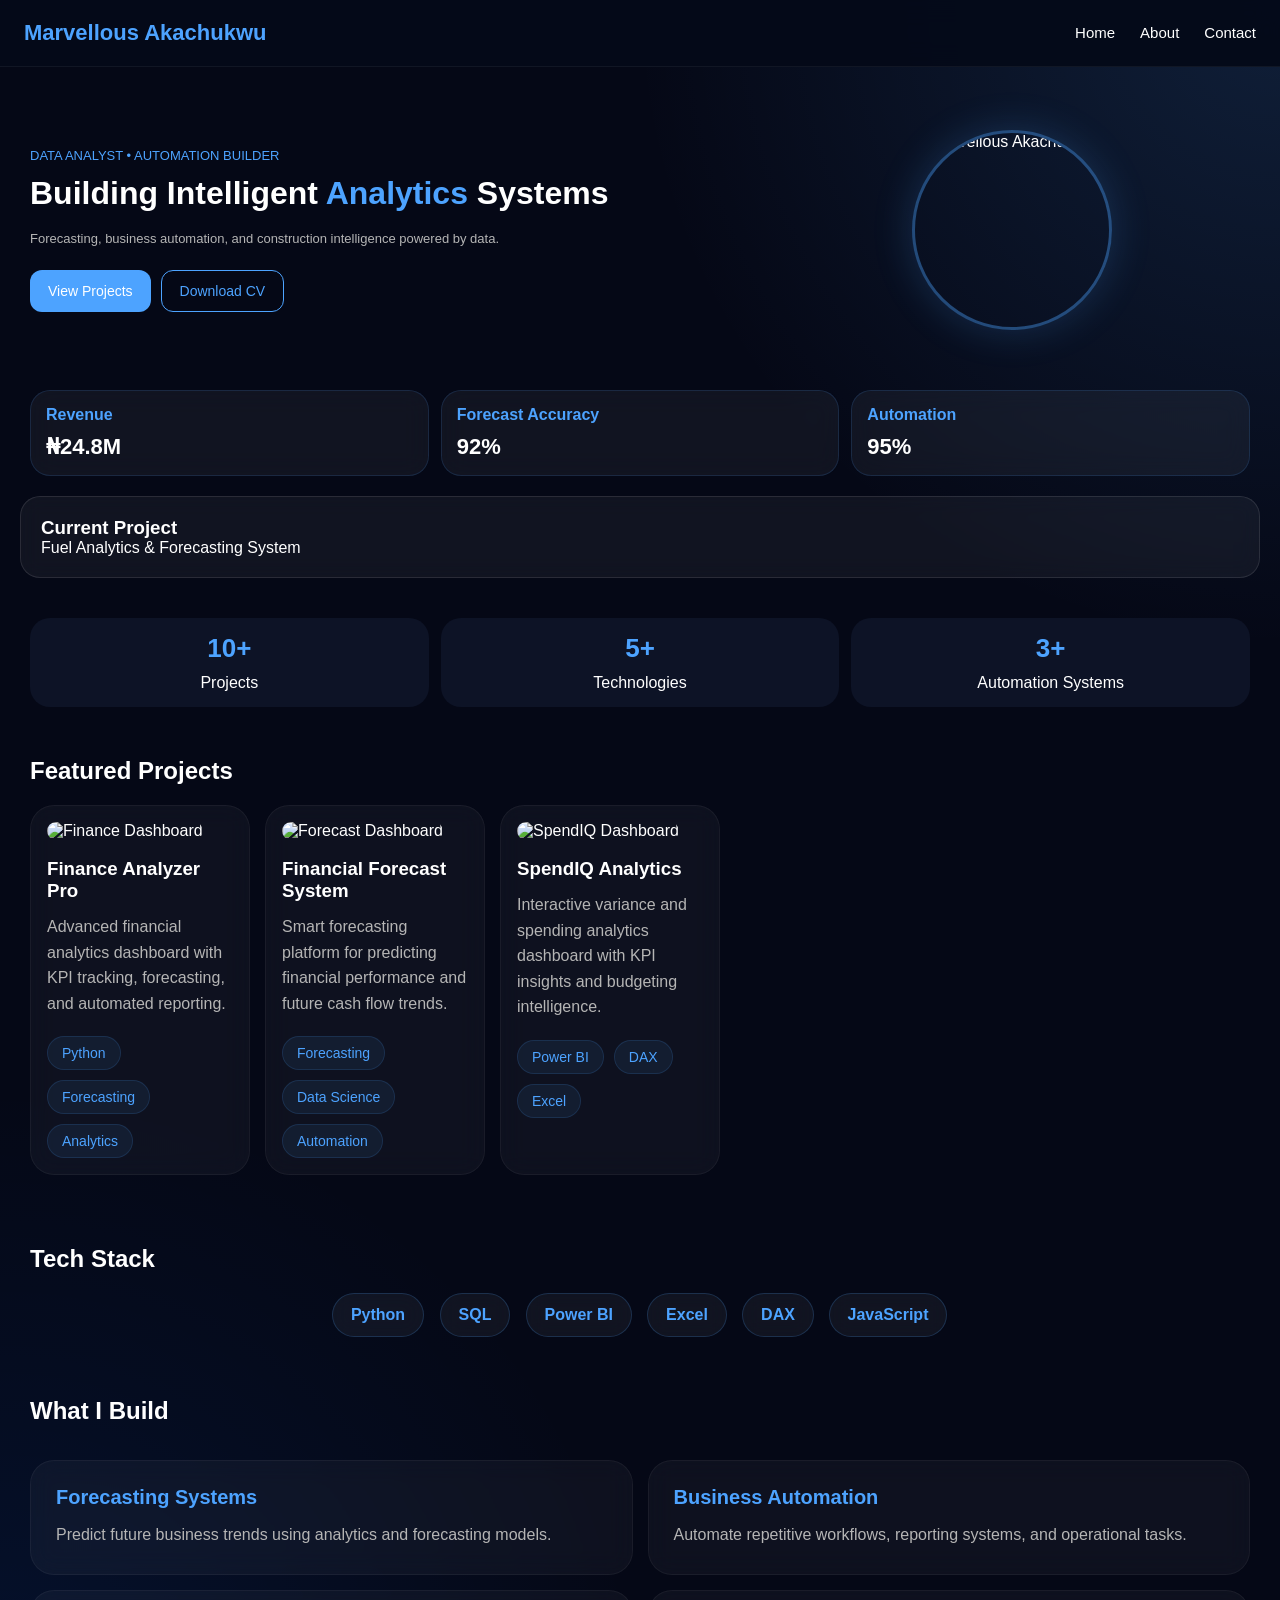
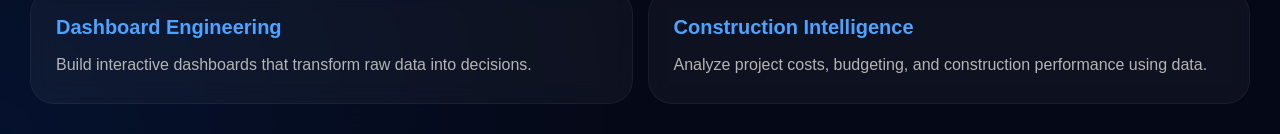
==== templates/index.html @ fea49136 "Update index.html" ====
<!DOCTYPE html>
<html lang="en">
<head>
  <meta charset="UTF-8">
  <meta name="viewport" content="width=device-width, initial-scale=1.0">
  <title>Marvellous Akachukwu</title>
  <link rel="stylesheet" href="/static/style.css">
</head>
<body>

<!-- Navbar -->
<nav>
  <h2 class="logo">Marvellous Akachukwu</h2>
  <ul class="nav-links">
    <li><a href="/">Home</a></li>
    <li><a href="/about">About</a></li>
    <li><a href="/contact">Contact</a></li>
  </ul>
  <div class="menu-icon">☰</div>
</nav>

<!-- Hero Section -->
<section class="hero" id="home">
  <div class="hero-text">
    <p class="small-text">DATA ANALYST • AUTOMATION BUILDER</p>
    <h1>Building Intelligent <span>Analytics</span> Systems</h1>
    <p class="description">
      Forecasting, business automation, and construction intelligence powered by data.
    </p>
    <div class="buttons">
      <button class="primary-btn">View Projects</button>
      <button class="secondary-btn">Download CV</button>
    </div>
  </div>
  <div class="hero-image">
    <img src="/static/images/profile.png" alt="Marvellous Akachukwu">
  </div>
</section>

<!-- Dashboard Preview -->
<div class="dashboard-preview">
  <div class="dashboard-card">
    <h4>Revenue</h4>
    <p>₦24.8M</p>
  </div>
  <div class="dashboard-card">
    <h4>Forecast Accuracy</h4>
    <p>92%</p>
  </div>
  <div class="dashboard-card">
    <h4>Automation</h4>
    <p>95%</p>
  </div>
</div>

<!-- Floating Card -->
<div class="floating-card">
  <h3>Current Project</h3>
  <p>Fuel Analytics & Forecasting System</p>
</div>

<!-- Metrics -->
<section class="metrics">
  <div class="metric-card">
    <h2>10+</h2>
    <p>Projects</p>
  </div>
  <div class="metric-card">
    <h2>5+</h2>
    <p>Technologies</p>
  </div>
  <div class="metric-card">
    <h2>3+</h2>
    <p>Automation Systems</p>
  </div>
</section>

<!-- Featured Projects -->
<section class="projects" id="projects">
  <h2>Featured Projects</h2>
  <div class="project-slider" id="projectSlider">

    <div class="project-card">
      <img src="/static/images/finance-dashboard.png" alt="Finance Dashboard">
      <h3>Finance Analyzer Pro</h3>
      <p>Advanced financial analytics dashboard with KPI tracking, forecasting, and automated reporting.</p>
      <div class="tags">
        <span>Python</span>
        <span>Forecasting</span>
        <span>Analytics</span>
      </div>
    </div>

    <div class="project-card">
      <img src="/static/images/forecast-dashboard.png" alt="Forecast Dashboard">
      <h3>Financial Forecast System</h3>
      <p>Smart forecasting platform for predicting financial performance and future cash flow trends.</p>
      <div class="tags">
        <span>Forecasting</span>
        <span>Data Science</span>
        <span>Automation</span>
      </div>
    </div>

    <div class="project-card">
      <img src="/static/images/spendiq-dashboard.png" alt="SpendIQ Dashboard">
      <h3>SpendIQ Analytics</h3>
      <p>Interactive variance and spending analytics dashboard with KPI insights and budgeting intelligence.</p>
      <div class="tags">
        <span>Power BI</span>
        <span>DAX</span>
        <span>Excel</span>
      </div>
    </div>

  </div>
</section>

<!-- Tech Stack -->
<section class="tech-stack">
  <h2>Tech Stack</h2>
  <div class="stack-container">
    <div class="stack-item">Python</div>
    <div class="stack-item">SQL</div>
    <div class="stack-item">Power BI</div>
    <div class="stack-item">Excel</div>
    <div class="stack-item">DAX</div>
    <div class="stack-item">JavaScript</div>
  </div>
</section>

<!-- What I Build -->
<section class="services">
  <h2>What I Build</h2>
  <div class="service-card">
    <h3>Forecasting Systems</h3>
    <p>Predict future business trends using analytics and forecasting models.</p>
  </div>
  <div class="service-card">
    <h3>Business Automation</h3>
    <p>Automate repetitive workflows, reporting systems, and operational tasks.</p>
  </div>
  <div class="service-card">
    <h3>Dashboard Engineering</h3>
    <p>Build interactive dashboards that transform raw data into decisions.</p>
  </div>
  <div class="service-card">
    <h3>Construction Intelligence</h3>
    <p>Analyze project costs, budgeting, and construction performance using data.</p>
  </div>
</section>

<script src="/static/script.js"></script>
</body>
</html>
---- static/style.css ----
/* ── RESET ── */
*{
  margin:0;
  padding:0;
  box-sizing:border-box;
  font-family:Arial, sans-serif;
}

/* ── BODY ── */
body{
  background:
    radial-gradient(circle at top right, rgba(77,163,255,0.15), transparent 30%),
    radial-gradient(circle at bottom left, rgba(0,102,255,0.1), transparent 30%),
    #050816;
  color:white;
  overflow-x:hidden;
  padding-top:90px;
}

/* ── NAVBAR ── */
nav{
  position:fixed;
  top:0; left:0;
  width:100%;
  display:flex;
  justify-content:space-between;
  align-items:center;
  padding:20px 24px;
  background:rgba(5,10,25,0.95);
  backdrop-filter:blur(12px);
  z-index:9999;
  border-bottom:1px solid rgba(255,255,255,0.05);
}

.logo{
  color:#4da3ff;
  font-size:22px;
  font-weight:bold;
}

/* NAV LINKS — hidden by default (mobile first) */
.nav-links{
  display:none;
  gap:25px;
  list-style:none;
}

.nav-links a{
  text-decoration:none;
  color:white;
  font-size:15px;
  transition:0.3s;
}

.nav-links a:hover{ color:#4da3ff; }

/* MENU ICON — visible by default (mobile first) */
.menu-icon{
  display:block;
  font-size:32px;
  color:white;
  cursor:pointer;
}

/* Mobile dropdown when active */
.nav-links.active{
  display:flex;
  flex-direction:column;
  position:absolute;
  top:80px;
  right:20px;
  background:#081120;
  width:200px;
  border-radius:16px;
  padding:20px;
  gap:20px;
  z-index:9998;
}

/* ── HERO — mobile first ── */
.hero{
  display:flex;
  flex-direction:column;
  gap:20px;
  padding:20px 20px;
  min-height:auto;
}

.small-text{
  color:#4da3ff;
  margin-bottom:10px;
  font-size:13px;
}

.hero h1{
  font-size:28px;
  line-height:1.3;
  margin-bottom:15px;
}

.hero span{ color:#4da3ff; }

.description{
  color:#b5b5b5;
  line-height:1.7;
  margin-bottom:20px;
  font-size:15px;
}

.buttons{
  display:flex;
  gap:12px;
  flex-wrap:wrap;
}

.primary-btn,
.secondary-btn{
  padding:12px 18px;
  border:none;
  border-radius:12px;
  font-size:14px;
  cursor:pointer;
}

.primary-btn{
  background:#4da3ff;
  color:white;
}

.secondary-btn{
  background:transparent;
  border:1px solid #4da3ff;
  color:#4da3ff;
}

/* HERO IMAGE */
.hero-image{
  display:flex;
  justify-content:center;
}

.hero-image img{
  width:180px;
  height:180px;
  object-fit:cover;
  border-radius:50%;
  border:3px solid rgba(77,163,255,0.4);
  box-shadow:0 0 40px rgba(77,163,255,0.2);
}

/* ── GLOW LINE ── */
.glow-line{
  width:100%;
  height:2px;
  background:linear-gradient(to right, transparent,#4da3ff,transparent);
  margin-top:30px;
  opacity:0.7;
}

/* ── DASHBOARD PREVIEW ── */
.dashboard-preview{
  margin-top:20px;
  display:flex;
  flex-direction:column;
  gap:15px;
  padding:0 20px;
}

.dashboard-card{
  background:rgba(255,255,255,0.05);
  border:1px solid rgba(77,163,255,0.15);
  padding:20px;
  border-radius:20px;
  backdrop-filter:blur(12px);
  transition:0.3s;
}

.dashboard-card:hover{
  transform:translateY(-5px);
  box-shadow:0 0 20px rgba(77,163,255,0.2);
}

.dashboard-card h4{
  color:#4da3ff;
  margin-bottom:10px;
}

.dashboard-card p{
  font-size:22px;
  font-weight:bold;
}

/* ── FLOATING CARD ── */
.floating-card{
  margin:20px;
  background:rgba(255,255,255,0.05);
  border:1px solid rgba(255,255,255,0.1);
  padding:20px;
  border-radius:20px;
  backdrop-filter:blur(10px);
}

/* ── METRICS ── */
.metrics{
  display:flex;
  flex-direction:column;
  padding:20px;
  gap:15px;
}

.metric-card{
  background:#0d1326;
  padding:20px;
  border-radius:20px;
  text-align:center;
}

.metric-card h2{
  color:#4da3ff;
  margin-bottom:10px;
  font-size:26px;
}

/* ── PROJECTS ── */
.projects{ padding:20px; }

.projects h2{ margin-bottom:20px; }

.project-slider{
  display:flex;
  gap:15px;
  overflow-x:auto;
  scroll-behavior:smooth;
  scrollbar-width:none;
  padding-bottom:10px;
}

.project-slider::-webkit-scrollbar{ display:none; }

.project-card{
  min-width:85%;
  max-width:85%;
  background:rgba(255,255,255,0.04);
  border:1px solid rgba(255,255,255,0.05);
  border-radius:24px;
  padding:16px;
  flex-shrink:0;
  backdrop-filter:blur(12px);
  transition:0.4s;
}

.project-card:hover{
  transform:translateY(-5px);
  box-shadow:0 0 25px rgba(77,163,255,0.15);
}

.project-card img{
  width:100%;
  border-radius:15px;
  margin-bottom:18px;
}

.project-card h3{ margin-bottom:12px; }

.project-card p{
  color:#b5b5b5;
  line-height:1.6;
}

.tags{
  display:flex;
  flex-wrap:wrap;
  gap:10px;
  margin-top:20px;
}

.tags span{
  padding:8px 14px;
  border-radius:30px;
  background:rgba(77,163,255,0.08);
  color:#4da3ff;
  font-size:14px;
  border:1px solid rgba(77,163,255,0.15);
}

/* ── TECH STACK ── */
.tech-stack{ padding:20px; }

.tech-stack h2{ margin-bottom:20px; }

.stack-container{
  display:flex;
  flex-wrap:wrap;
  gap:15px;
}

.stack-item{
  padding:12px 18px;
  border-radius:40px;
  background:rgba(255,255,255,0.05);
  border:1px solid rgba(77,163,255,0.2);
  color:#4da3ff;
  font-weight:bold;
  backdrop-filter:blur(10px);
}

/* ── SERVICES ── */
.services{ padding:20px; }

.services h2{ margin-bottom:20px; }

.service-card{
  background:rgba(255,255,255,0.04);
  border:1px solid rgba(255,255,255,0.05);
  padding:25px;
  border-radius:24px;
  margin-bottom:20px;
  backdrop-filter:blur(12px);
}

.service-card h3{
  color:#4da3ff;
  margin-bottom:12px;
  font-size:20px;
}

.service-card p{
  color:#b5b5b5;
  line-height:1.7;
}

/* ── ABOUT ── */
.about{ padding:40px 20px; }

.about h2{
  font-size:32px;
  margin-bottom:20px;
}

.about-container{
  background:rgba(255,255,255,0.03);
  border:1px solid rgba(255,255,255,0.05);
  border-radius:24px;
  padding:24px;
  backdrop-filter:blur(10px);
}

.about-text p{
  color:#b5b5b5;
  line-height:1.9;
  margin-bottom:20px;
  font-size:16px;
}

.about-text span{
  color:#4da3ff;
  font-weight:bold;
}


/* ══════════════════════════════════════
   DESKTOP  (min-width: 900px)
   Triggers on:
   - Actual desktop/laptop screens
   - Firefox Android Desktop mode (changes viewport)
   Does NOT trigger on:
   - Chrome Android Desktop mode (viewport stays narrow)
══════════════════════════════════════ */
@media(min-width:900px){

  /* NAVBAR */
  .nav-links{
    display:flex !important;
    flex-direction:row;
    position:static;
    background:none;
    width:auto;
    padding:0;
    gap:30px;
  }

  .nav-links.active{
    flex-direction:row;
    position:static;
    background:none;
    width:auto;
    padding:0;
  }

  .menu-icon{ display:none !important; }

  /* HERO */
  .hero{
    flex-direction:row;
    justify-content:space-between;
    align-items:center;
    padding:80px;
    gap:60px;
    min-height:80vh;
  }

  .hero-text{ flex:1; }

  .hero h1{ font-size:52px; }

  .hero-image{
    flex:1;
    justify-content:center;
  }

  .hero-image img{
    width:350px;
    height:350px;
  }

  /* DASHBOARD */
  .dashboard-preview{
    flex-direction:row;
    padding:0 80px;
  }

  /* METRICS */
  .metrics{
    flex-direction:row;
    justify-content:center;
    padding:40px 80px;
  }

  .metric-card{ flex:1; }

  /* PROJECTS */
  .projects{ padding:40px 80px; }

  .project-card{
    min-width:420px;
    max-width:420px;
  }

  /* TECH STACK */
  .tech-stack{ padding:40px 80px; }
  .stack-container{ justify-content:center; }

  /* SERVICES */
  .services{
    display:grid;
    grid-template-columns:1fr 1fr;
    gap:25px;
    padding:40px 80px;
  }

  .services h2{ grid-column:1 / -1; }

  .service-card{ margin-bottom:0; }
}


/* ══════════════════════════════════════
   CHROME ANDROID DESKTOP MODE
   Applied automatically by script.js
   when Chrome Desktop mode is detected
══════════════════════════════════════ */
body.desktop-mode .nav-links{
  display:flex !important;
  flex-direction:row;
  position:static;
  background:none;
  width:auto;
  padding:0;
  gap:25px;
}

body.desktop-mode .menu-icon{ display:none !important; }

body.desktop-mode .hero{
  flex-direction:row;
  justify-content:space-between;
  align-items:center;
  padding:60px 40px;
  gap:40px;
  min-height:80vh;
}

body.desktop-mode .hero-text{ flex:1; }

body.desktop-mode .hero h1{ font-size:42px; }

body.desktop-mode .hero-image{
  flex:1;
  justify-content:center;
}

body.desktop-mode .hero-image img{
  width:280px;
  height:280px;
}

body.desktop-mode .dashboard-preview{
  flex-direction:row;
  padding:0 40px;
}

body.desktop-mode .metrics{
  flex-direction:row;
  justify-content:center;
  padding:40px;
}

body.desktop-mode .metric-card{ flex:1; }

body.desktop-mode .projects{ padding:40px; }

body.desktop-mode .project-card{
  min-width:300px;
  max-width:300px;
}

body.desktop-mode .tech-stack{ padding:40px; }
body.desktop-mode .stack-container{ justify-content:center; }

body.desktop-mode .services{
  display:grid;
  grid-template-columns:1fr 1fr;
  gap:20px;
  padding:40px;
}

body.desktop-mode .services h2{ grid-column:1 / -1; }
body.desktop-mode .service-card{ margin-bottom:0; }


/* ══════════════════════════════════════
   UPDATED DESKTOP MODE — matches Firefox
══════════════════════════════════════ */

/* Remove big empty space above hero */
body.desktop-mode .hero{
  flex-direction:row !important;
  justify-content:space-between !important;
  align-items:center !important;
  padding:40px 30px !important;
  gap:30px !important;
  min-height:auto !important;
}

body.desktop-mode .hero-text{
  flex:1.5 !important;
}

body.desktop-mode .hero h1{
  font-size:32px !important;
  line-height:1.3 !important;
}

body.desktop-mode .description{
  font-size:13px !important;
  line-height:1.6 !important;
}

body.desktop-mode .buttons{
  flex-direction:row !important;
  gap:10px !important;
}

body.desktop-mode .hero-image{
  flex:1 !important;
  justify-content:center !important;
}

body.desktop-mode .hero-image img{
  width:200px !important;
  height:200px !important;
}

/* Dashboard cards row */
body.desktop-mode .dashboard-preview{
  flex-direction:row !important;
  padding:0 30px !important;
  gap:12px !important;
}

body.desktop-mode .dashboard-card{
  flex:1 !important;
  padding:15px !important;
}

/* Metrics row */
body.desktop-mode .metrics{
  flex-direction:row !important;
  padding:20px 30px !important;
  gap:12px !important;
}

body.desktop-mode .metric-card{
  flex:1 !important;
  padding:15px !important;
}

/* Projects — show 3 cards visible */
body.desktop-mode .projects{
  padding:30px !important;
}

body.desktop-mode .project-card{
  min-width:220px !important;
  max-width:220px !important;
}

/* Tech stack */
body.desktop-mode .tech-stack{
  padding:30px !important;
}

body.desktop-mode .stack-container{
  justify-content:center !important;
}

/* Services 2 column */
body.desktop-mode .services{
  display:grid !important;
  grid-template-columns:1fr 1fr !important;
  gap:15px !important;
  padding:30px !important;
}

body.desktop-mode .services h2{
  grid-column:1 / -1 !important;
}

body.desktop-mode .service-card{
  margin-bottom:0 !important;
}
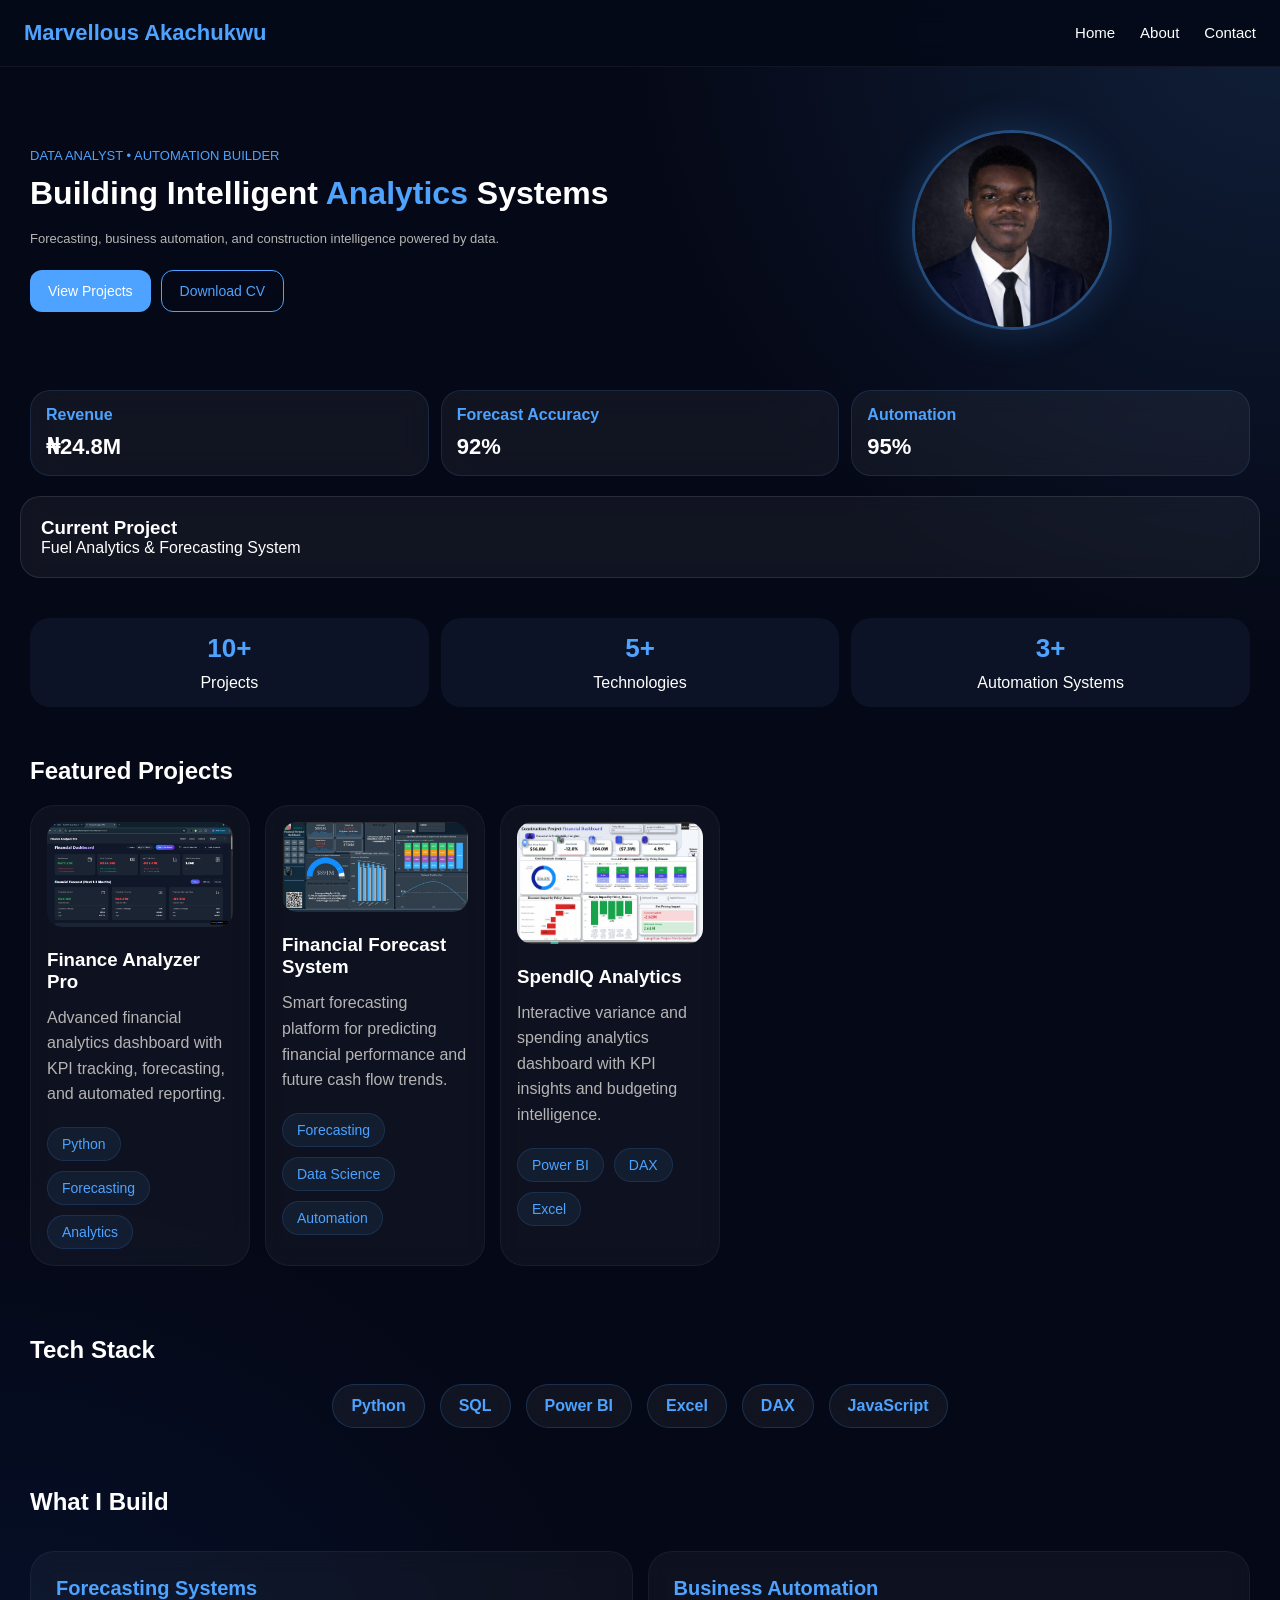
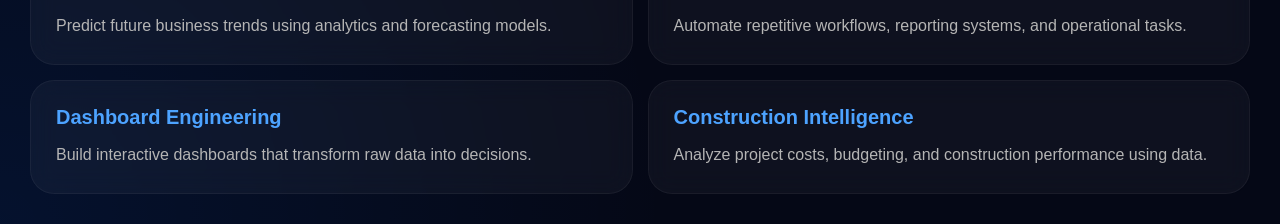
==== commit dc243923: "Update index.html" ====
--- a/templates/index.html
+++ b/templates/index.html
@@ -2,7 +2,7 @@
 <html lang="en">
 <head>
   <meta charset="UTF-8">
-  <meta name="viewport" content="width=device-width, initial-scale=1.0">
+<meta name="viewport" content="width=device-width, initial-scale=1.0, min-width=1024px">
   <title>Marvellous Akachukwu</title>
   <link rel="stylesheet" href="/static/style.css">
 </head>
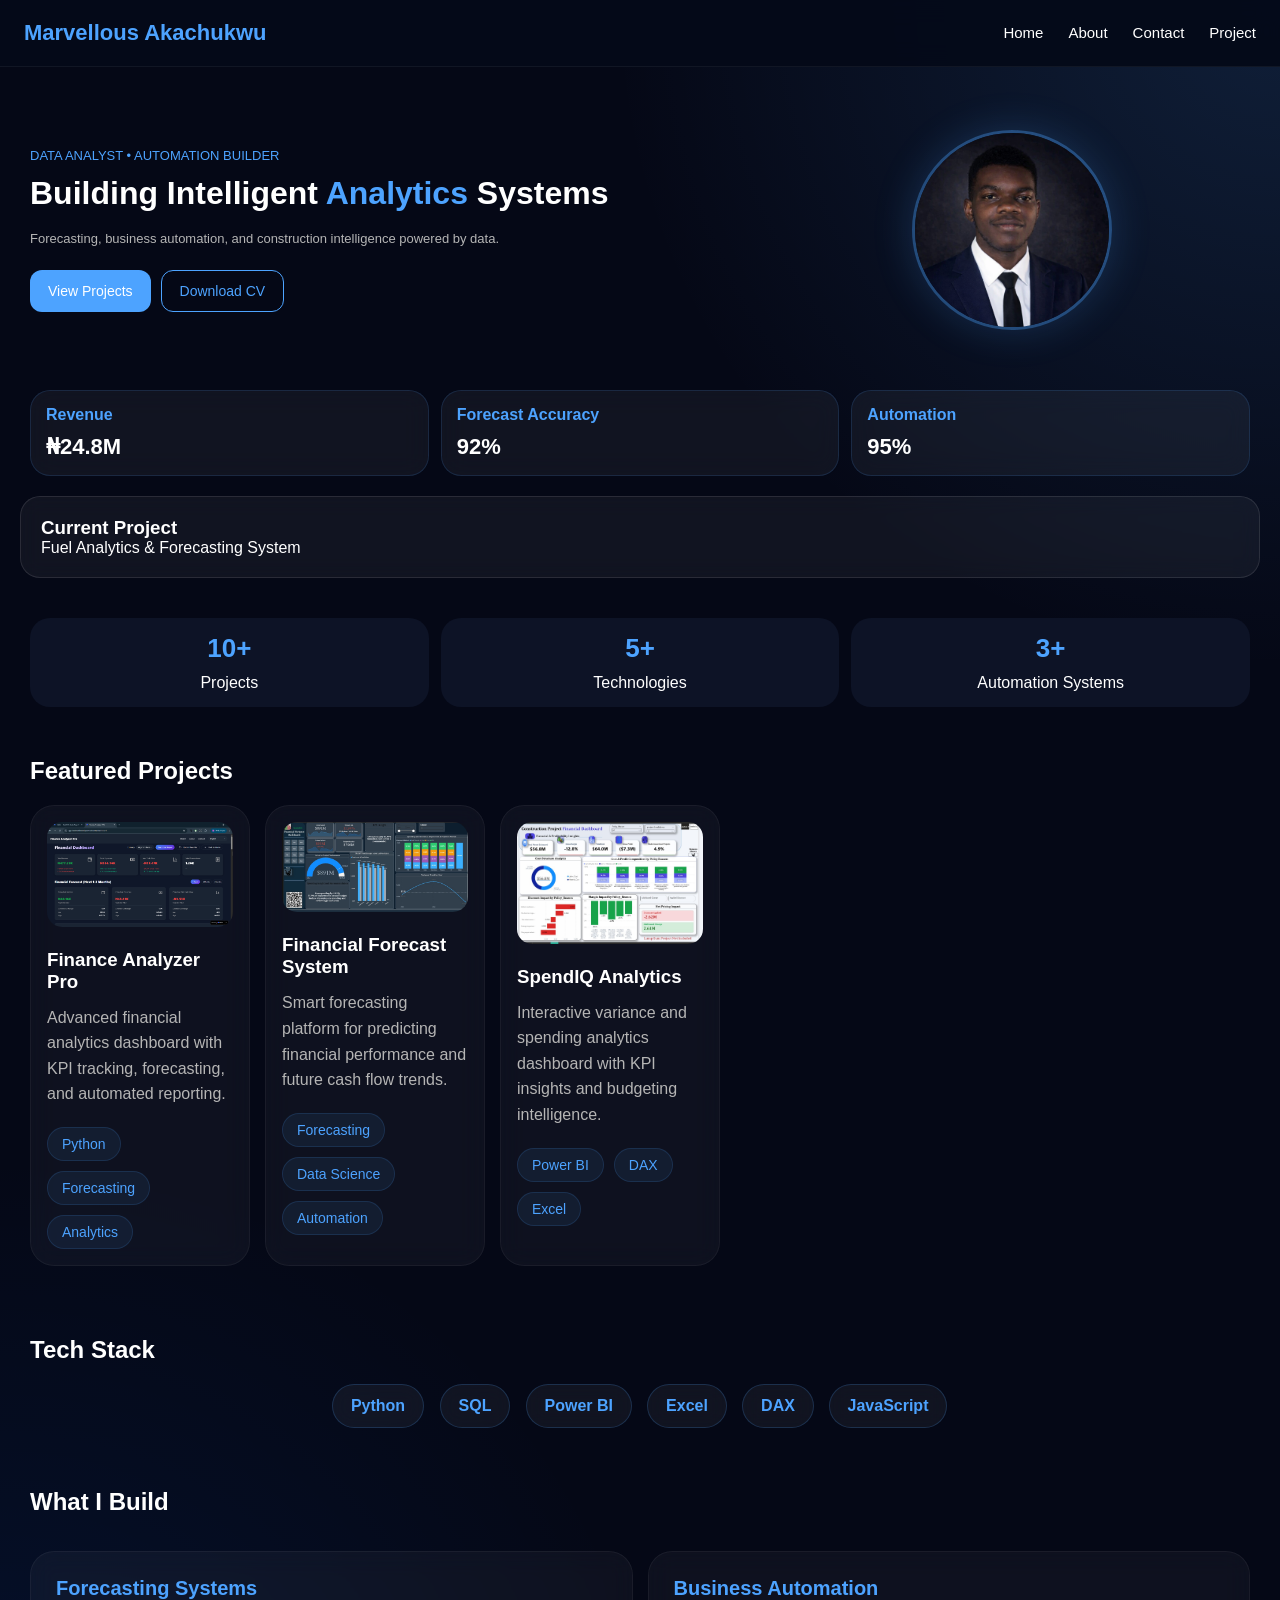
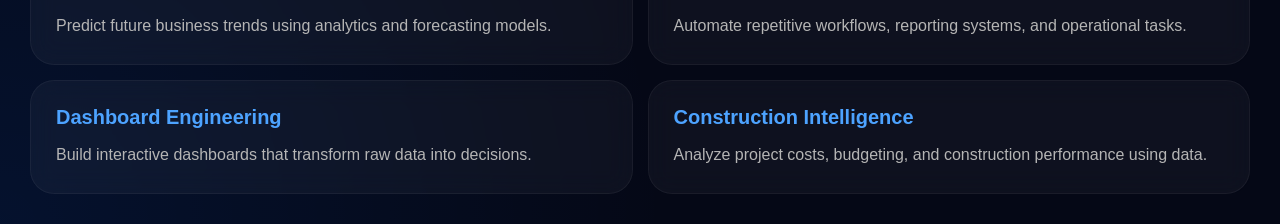
==== commit 66e14762: "Update index.html" ====
--- a/templates/index.html
+++ b/templates/index.html
@@ -15,6 +15,13 @@
     <li><a href="/">Home</a></li>
     <li><a href="/about">About</a></li>
     <li><a href="/contact">Contact</a></li>
+    <li><a href="/project">Project</a></li>
+
+</ul>
+
+
+
+    
   </ul>
   <div class="menu-icon">☰</div>
 </nav>
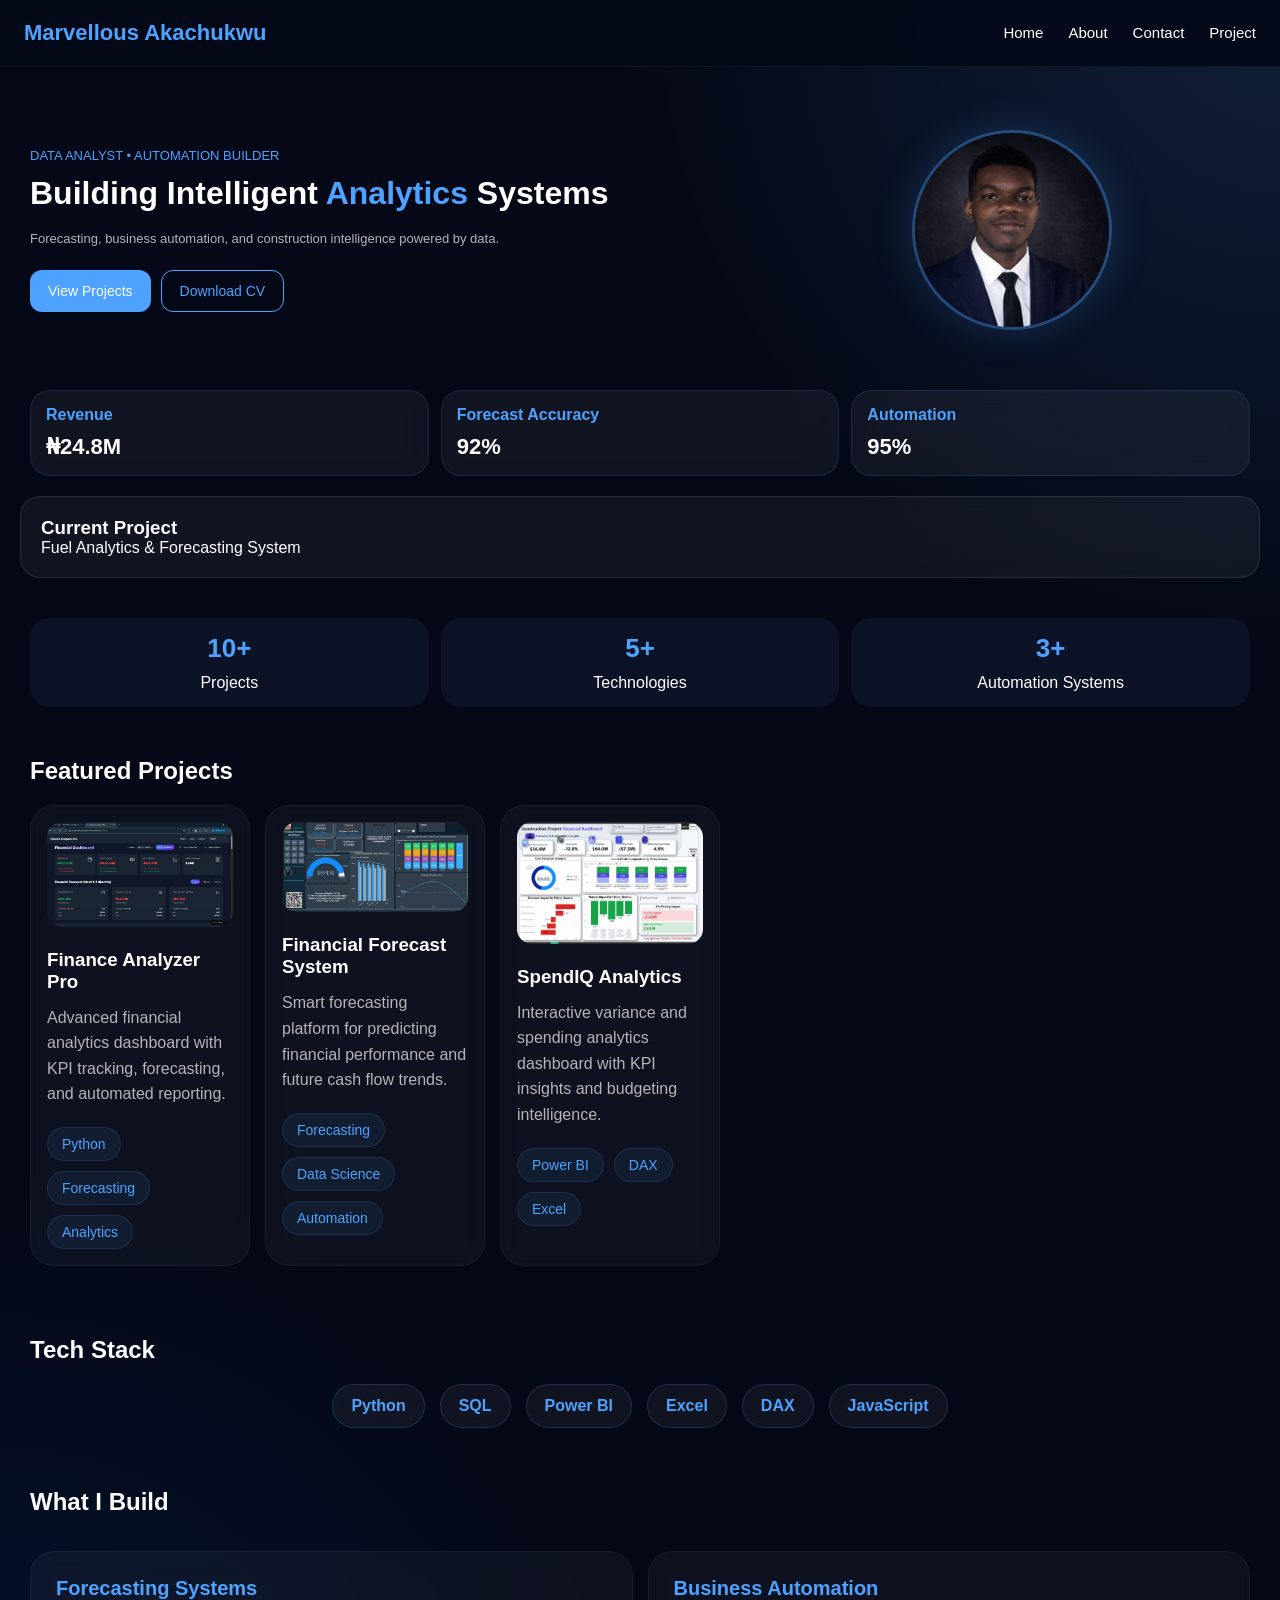
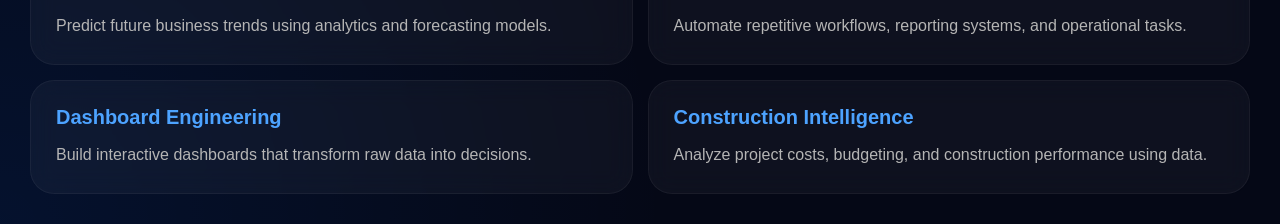
==== commit 2d22ce49: "Update index.html" ====
--- a/templates/index.html
+++ b/templates/index.html
@@ -19,10 +19,6 @@
 
 </ul>
 
-
-
-    
-  </ul>
   <div class="menu-icon">☰</div>
 </nav>
 
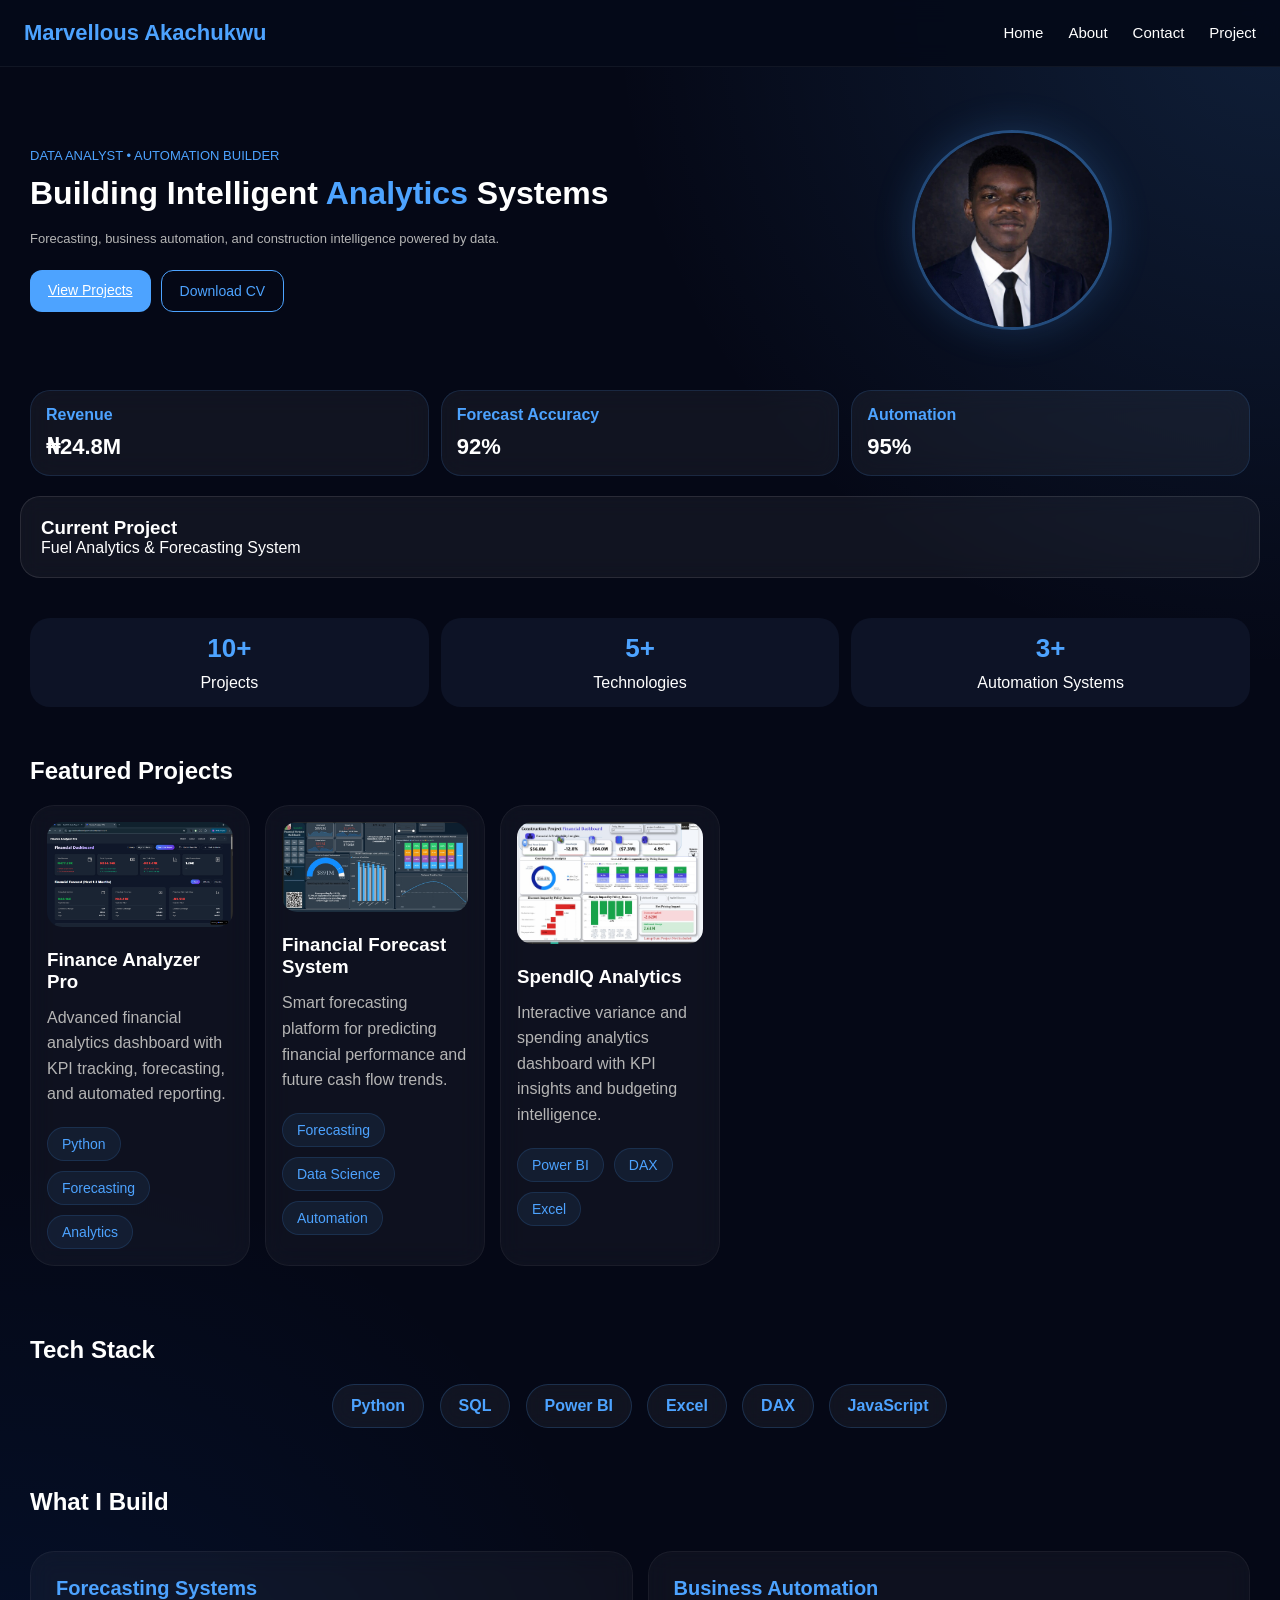
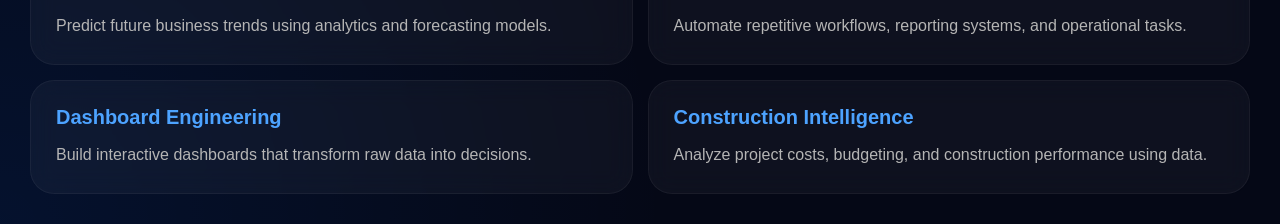
==== commit 6afb2a8c: "Update index.html" ====
--- a/templates/index.html
+++ b/templates/index.html
@@ -31,7 +31,9 @@
       Forecasting, business automation, and construction intelligence powered by data.
     </p>
     <div class="buttons">
-      <button class="primary-btn">View Projects</button>
+<a href="/projects" class="primary-btn">
+  View Projects
+</a>
       <button class="secondary-btn">Download CV</button>
     </div>
   </div>
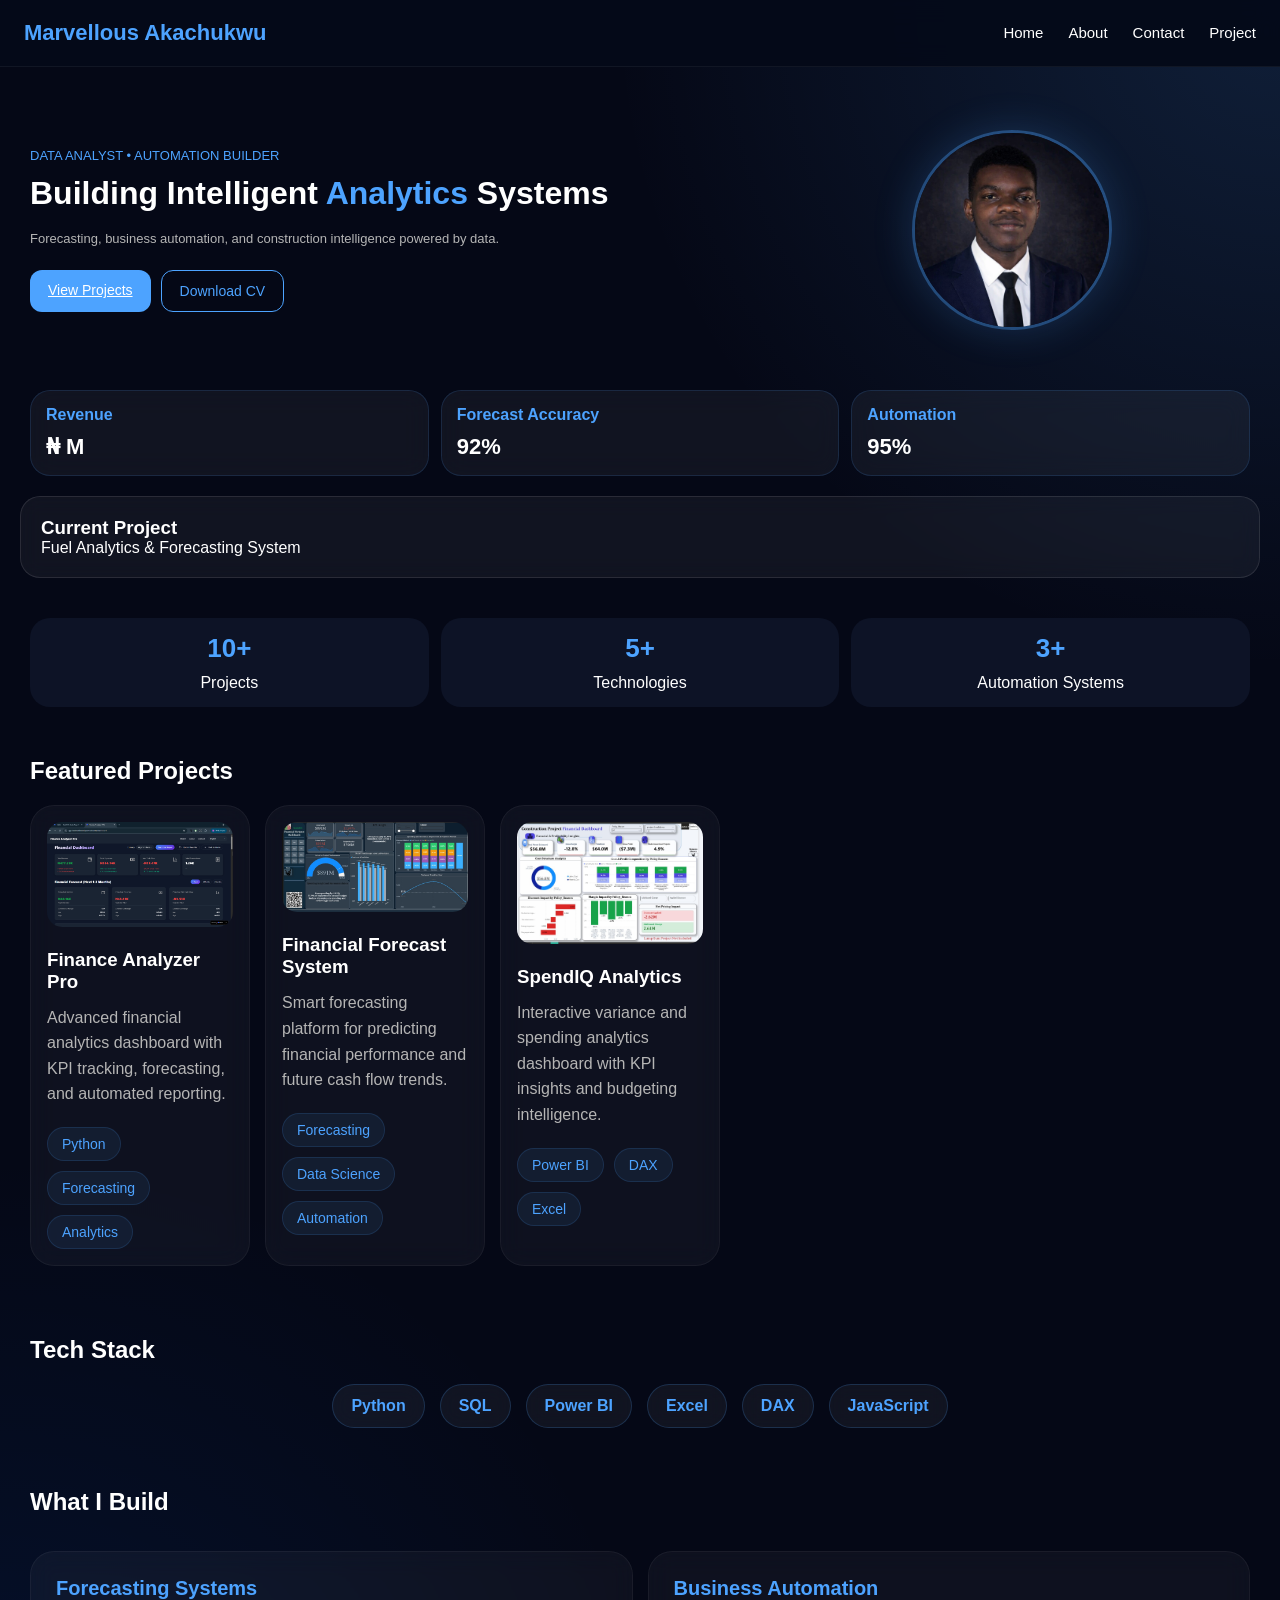
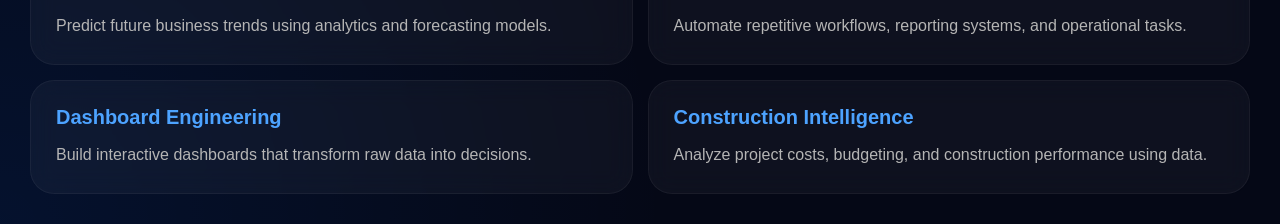
==== commit a222010a: "Update index.html" ====
--- a/templates/index.html
+++ b/templates/index.html
@@ -31,7 +31,7 @@
       Forecasting, business automation, and construction intelligence powered by data.
     </p>
     <div class="buttons">
-<a href="/projects" class="primary-btn">
+<a href="/project" class="primary-btn">
   View Projects
 </a>
       <button class="secondary-btn">Download CV</button>
@@ -46,7 +46,7 @@
 <div class="dashboard-preview">
   <div class="dashboard-card">
     <h4>Revenue</h4>
-    <p>₦24.8M</p>
+    <p>₦ M</p>
   </div>
   <div class="dashboard-card">
     <h4>Forecast Accuracy</h4>
